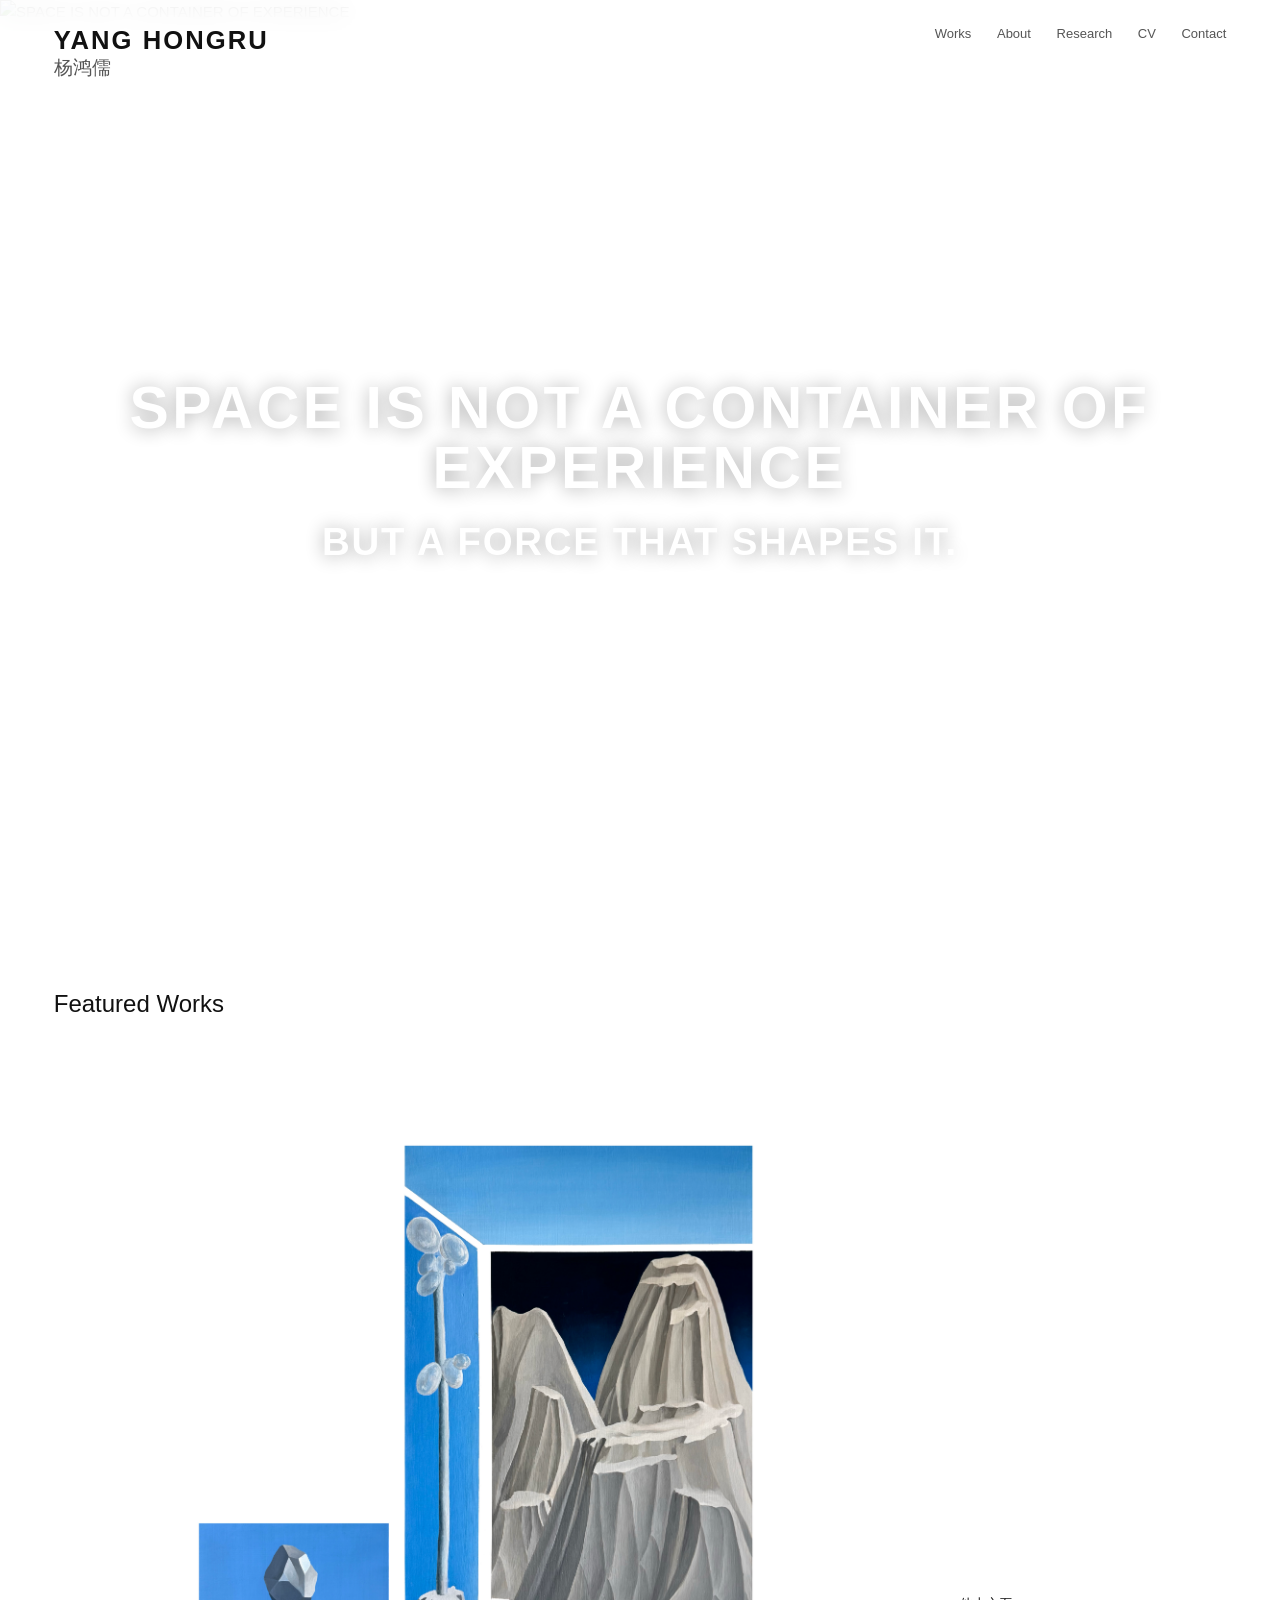
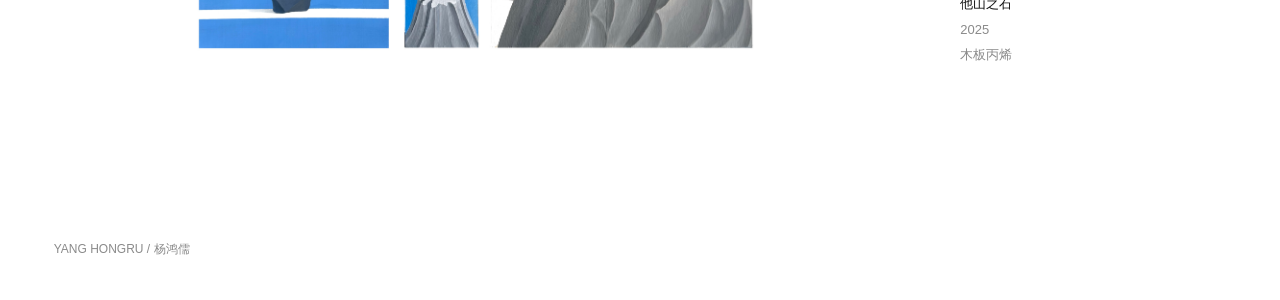
==== index.html @ ec74c7a9 "Prepare artist website for production" ====
<!doctype html>
<html lang="zh-CN">
  <head>
    <meta charset="utf-8">
    <meta name="viewport" content="width=device-width, initial-scale=1">
    <title>YANG HONGRU | 杨鸿儒</title>
    <meta name="description" content="Yang Hongru, artist, researcher, and educator based in Beijing.">
    <link rel="stylesheet" href="styles.css">
  </head>
  <body class="home-page">
    <header class="site-header">
      <a class="brand" href="index.html" aria-label="YANG HONGRU home">
        <span class="brand__en">YANG HONGRU</span>
        <span class="brand__zh">杨鸿儒</span>
      </a>
      <nav class="nav" aria-label="Primary navigation">
        <a href="works.html">Works</a>
        <a href="about.html">About</a>
        <a href="research.html">Research</a>
        <a href="cv.html">CV</a>
        <a href="contact.html">Contact</a>
      </nav>
    </header>

    <main class="page--home">
      <section class="hero" data-hero aria-label="Featured artwork"></section>
      <section class="featured" aria-label="Featured works">
        <h1 class="section-title">Featured Works</h1>
        <div data-featured></div>
      </section>
    </main>

    <footer class="footer">YANG HONGRU / 杨鸿儒</footer>
    <script src="data.js"></script>
    <script src="main.js"></script>
  </body>
</html>
---- styles.css ----
:root {
  --bg: #fff;
  --text: #111;
  --secondary: #555;
  --muted: #8a8a8a;
  --line: #e5e5e5;
  --needs: #c98787;
  --margin: clamp(20px, 4.2vw, 72px);
  --section: clamp(88px, 12vw, 164px);
  --serif: "Times New Roman", Times, serif;
  --sans: "Helvetica Neue", Helvetica, Arial, "PingFang SC", "Noto Sans SC", sans-serif;
  --display: "Helvetica Neue", Helvetica, Arial, sans-serif;
}

* {
  box-sizing: border-box;
}

html {
  background: var(--bg);
  color: var(--text);
  font-family: var(--sans);
  scroll-behavior: smooth;
}

body {
  margin: 0;
  background: var(--bg);
  color: var(--text);
  font-size: 15px;
  line-height: 1.65;
}

a {
  color: inherit;
  text-decoration: none;
}

a:hover {
  text-decoration: underline;
  text-underline-offset: 4px;
}

img {
  display: block;
  max-width: 100%;
  height: auto;
}

.site-header {
  position: fixed;
  top: 0;
  left: 0;
  right: 0;
  z-index: 20;
  display: grid;
  grid-template-columns: 1fr auto;
  gap: 24px;
  align-items: start;
  padding: 26px var(--margin) 18px;
  background: rgba(255, 255, 255, 0.88);
  backdrop-filter: blur(12px);
}

.brand {
  display: inline-grid;
  gap: 2px;
  line-height: 1.15;
}

.brand__en {
  font-size: clamp(18px, 2vw, 26px);
  font-family: var(--display);
  font-weight: 600;
  letter-spacing: 0.08em;
}

.brand__zh {
  font-size: clamp(15px, 1.5vw, 20px);
  color: var(--secondary);
}

.nav {
  display: flex;
  gap: clamp(14px, 2vw, 28px);
  align-items: center;
  font-family: var(--display);
  font-size: 13px;
  font-weight: 500;
  line-height: 1.2;
}

.nav a {
  color: var(--secondary);
}

.nav a[aria-current="page"] {
  color: var(--text);
}

.page {
  min-height: 100vh;
  padding: 138px var(--margin) var(--section);
}

.page--home {
  padding-top: 0;
}

.page-title {
  margin: 0 0 68px;
  font-size: clamp(30px, 4vw, 46px);
  font-weight: 500;
  line-height: 1.15;
}

.page-title span,
.eyebrow,
.meta,
.caption {
  color: var(--muted);
}

.research-title {
  font-size: clamp(38px, 5.2vw, 74px);
  line-height: 1.02;
  font-weight: 650;
  letter-spacing: 0;
}

.research-title span {
  color: var(--muted);
  font-size: 0.76em;
  font-weight: 500;
}

.needs-content {
  color: var(--needs) !important;
}

.section-title {
  margin: 0 0 34px;
  font-size: clamp(18px, 2vw, 24px);
  font-weight: 400;
}

.section-title span {
  color: var(--muted);
}

.hero {
  min-height: 100vh;
  position: relative;
  display: grid;
  place-items: center;
  padding: 0;
  overflow: hidden;
  background: #fff;
}

.hero__image {
  width: 100%;
  height: 100vh;
  max-height: none;
  object-fit: contain;
  filter: contrast(1.03);
}

.hero__overlay {
  position: absolute;
  inset: 0;
  display: grid;
  align-content: center;
  justify-items: center;
  gap: clamp(14px, 2vw, 24px);
  padding: 112px var(--margin) 72px;
  color: #fff;
  text-align: center;
  font-family: var(--display);
  text-shadow: 0 1px 18px rgba(0, 0, 0, 0.32);
}

.hero__overlay span {
  font-size: clamp(12px, 1.35vw, 18px);
  font-weight: 600;
  letter-spacing: 0.28em;
}

.hero__overlay h1 {
  max-width: 1040px;
  margin: 0;
  font-size: clamp(28px, 4.6vw, 68px);
  line-height: 1.02;
  font-weight: 700;
  letter-spacing: 0.06em;
}

.hero__overlay p {
  max-width: 780px;
  margin: 0;
  font-size: clamp(20px, 3vw, 44px);
  line-height: 1.06;
  font-weight: 700;
  letter-spacing: 0.045em;
}

.featured {
  display: grid;
  gap: 32px;
  min-height: 100vh;
  padding: 42px var(--margin) 56px;
  align-content: center;
}

.featured-slider {
  position: relative;
  min-height: min(68vh, 720px);
}

.featured-slide {
  position: absolute;
  inset: 0;
  display: grid;
  grid-template-columns: minmax(0, 0.76fr) minmax(170px, 0.24fr);
  gap: clamp(24px, 5vw, 70px);
  align-items: end;
  opacity: 0;
  pointer-events: none;
  transition: opacity 1200ms ease;
}

.featured-slide.is-active {
  opacity: 1;
  pointer-events: auto;
}

.featured__image {
  width: 100%;
  height: min(68vh, 720px);
  object-fit: contain;
}

.featured-slide__meta {
  padding-bottom: clamp(10px, 4vh, 48px);
}

.work-meta {
  display: grid;
  gap: 4px;
  font-size: 13px;
}

.work-meta__title {
  color: var(--text);
}

.work-meta__detail {
  color: var(--muted);
}

.series-index,
.research-index {
  display: grid;
  grid-template-columns: repeat(4, minmax(0, 1fr));
  gap: 12px 30px;
  margin-bottom: 96px;
  padding-bottom: 34px;
  border-bottom: 1px solid var(--line);
}

.series-section {
  margin-bottom: var(--section);
  scroll-margin-top: 160px;
}

.series-heading {
  display: flex;
  justify-content: space-between;
  gap: 20px;
  margin-bottom: 38px;
  font-weight: 400;
}

.work-grid {
  display: grid;
  grid-template-columns: repeat(2, minmax(0, 1fr));
  gap: clamp(48px, 7vw, 98px) clamp(36px, 7vw, 92px);
}

.work-card img {
  width: 100%;
  max-height: 62vh;
  object-fit: contain;
  background: #fafafa;
}

.work-card .work-meta {
  margin-top: 14px;
}

.image-placeholder {
  display: grid;
  place-items: center;
  min-height: 260px;
  border: 1px solid var(--line);
  color: var(--muted);
  background: #fafafa;
}

.video-section {
  display: grid;
  gap: 52px;
}

.video-featured-grid,
.video-secondary-grid,
.video-minimal-list {
  display: grid;
  gap: clamp(34px, 5vw, 72px);
}

.video-featured-card {
  display: grid;
  grid-template-columns: minmax(0, 0.68fr) minmax(260px, 0.32fr);
  gap: clamp(34px, 6vw, 82px);
  align-items: end;
}

.video-featured-card__image,
.video-card__image {
  width: 100%;
  background: #fafafa;
  object-fit: cover;
}

.video-featured-card__image {
  aspect-ratio: 16 / 9;
}

.video-featured-card__meta {
  display: grid;
  gap: 18px;
}

.video-featured-card__meta p {
  margin: 0;
  color: var(--secondary);
}

.video-secondary-grid {
  grid-template-columns: repeat(3, minmax(0, 1fr));
}

.video-card {
  display: grid;
  gap: 14px;
}

.video-card__image {
  aspect-ratio: 16 / 9;
}

.video-minimal-list {
  border-top: 1px solid var(--line);
}

.video-minimal-row {
  display: grid;
  grid-template-columns: minmax(170px, 0.28fr) minmax(0, 1fr);
  gap: 24px;
  align-items: center;
  padding: 22px 0;
  border-bottom: 1px solid var(--line);
}

.video-minimal-row__media {
  width: 100%;
  aspect-ratio: 16 / 9;
  object-fit: cover;
  background: #f6f6f6;
}

.video-minimal-row div {
  display: grid;
  gap: 4px;
}

.video-minimal-row strong {
  font-weight: 400;
}

.video-minimal-row span {
  color: var(--muted);
}

.detail-layout {
  display: grid;
  gap: 44px;
}

.detail-layout--without-image {
  padding-top: clamp(20px, 5vw, 72px);
}

.detail-image {
  justify-self: center;
  max-height: 74vh;
  object-fit: contain;
}

.detail-info {
  max-width: 720px;
  display: grid;
  gap: 18px;
}

.definition-list {
  display: grid;
  grid-template-columns: 92px minmax(0, 1fr);
  gap: 5px 24px;
  margin: 0;
  font-size: 14px;
}

.definition-list dt {
  color: var(--muted);
}

.definition-list dd {
  margin: 0;
}

.prev-next {
  display: flex;
  justify-content: space-between;
  gap: 20px;
  margin-top: 54px;
  padding-top: 24px;
  border-top: 1px solid var(--line);
  color: var(--secondary);
}

.work-extra {
  display: grid;
  gap: 24px;
  margin-top: 54px;
}

.detail-gallery {
  display: grid;
  grid-template-columns: repeat(2, minmax(0, 1fr));
  gap: 28px;
}

.detail-gallery img,
.installation-gallery img {
  width: 100%;
  object-fit: contain;
  background: #fafafa;
}

.installation-gallery {
  display: grid;
  gap: 28px;
}

.video-detail {
  display: grid;
  gap: clamp(48px, 7vw, 92px);
}

.video-hero {
  display: grid;
  grid-template-columns: minmax(260px, 0.42fr) minmax(0, 0.58fr);
  gap: clamp(38px, 7vw, 92px);
  align-items: end;
}

.video-poster {
  width: 100%;
  max-height: 82vh;
  object-fit: contain;
}

.video-hero__text {
  display: grid;
  gap: 26px;
}

.video-wide-poster,
.video-detail-cover {
  width: 100%;
  max-height: 78vh;
  object-fit: contain;
  background: #fafafa;
}

.video-detail-grid {
  display: grid;
  grid-template-columns: minmax(0, 0.62fr) minmax(260px, 0.38fr);
  gap: clamp(34px, 6vw, 82px);
  align-items: end;
}

.video-stills {
  display: grid;
  gap: 24px;
}

.video-stills-grid {
  display: grid;
  grid-template-columns: repeat(2, minmax(0, 1fr));
  gap: 24px;
}

.video-stills-grid img {
  width: 100%;
  object-fit: cover;
  aspect-ratio: 16 / 9;
  background: #fafafa;
}

.video-player-block {
  display: grid;
  gap: 24px;
}

.video-player-block video {
  width: 100%;
  max-height: 82vh;
  background: #000;
}

.bilingual-text {
  display: grid;
  grid-template-columns: repeat(2, minmax(0, 1fr));
  gap: clamp(34px, 6vw, 82px);
  max-width: 1120px;
}

.bilingual-text p {
  margin: 0;
  color: var(--secondary);
}

.archive-link {
  margin: 0;
  color: var(--secondary);
}

.about-grid {
  display: grid;
  grid-template-columns: minmax(240px, 0.38fr) minmax(0, 0.62fr);
  gap: clamp(42px, 7vw, 96px);
  align-items: start;
}

.portrait {
  width: 100%;
  max-height: 680px;
  object-fit: cover;
}

.text-stack {
  display: grid;
  gap: 70px;
  max-width: 760px;
}

.text-block {
  display: grid;
  gap: 18px;
}

.text-block p {
  margin: 0;
  color: var(--secondary);
}

.research-index {
  grid-template-columns: repeat(2, minmax(0, 1fr));
}

.research-card {
  display: grid;
  grid-template-columns: minmax(0, 0.62fr) minmax(260px, 0.38fr);
  gap: clamp(34px, 6vw, 86px);
  align-items: end;
  padding: clamp(46px, 7vw, 94px) 0;
  border-top: 1px solid var(--line);
}

.research-card:last-child {
  border-bottom: 1px solid var(--line);
}

.research-card__image {
  width: 100%;
  max-height: 72vh;
  object-fit: cover;
  background: #fafafa;
}

.research-card__text {
  display: grid;
  gap: 14px;
}

.research-card__text span {
  color: var(--muted);
}

.research-card__text strong {
  font-family: var(--display);
  font-size: clamp(18px, 2vw, 26px) !important;
  font-weight: 600;
  line-height: 1.25;
}

.research-card__title-zh {
  font-family: var(--display);
  font-size: clamp(18px, 2vw, 26px) !important;
  font-weight: 500;
  line-height: 1.25;
  color: var(--muted);
}

.research-card__text p {
  margin: 0;
  color: var(--secondary);
}

.research-project {
  display: grid;
  gap: clamp(62px, 9vw, 132px);
}

.research-hero {
  display: grid;
  gap: 34px;
}

.research-hero > img {
  width: 100%;
  max-height: 82vh;
  object-fit: cover;
}

.research-hero__text {
  max-width: 900px;
}

.research-hero__text p {
  margin: 0;
  color: var(--secondary);
}

.research-artwork {
  width: min(100%, 1280px);
  justify-self: center;
  max-height: 86vh;
  object-fit: contain;
}

.research-two-column {
  display: grid;
  grid-template-columns: repeat(2, minmax(0, 1fr));
  gap: clamp(38px, 7vw, 96px);
}

.research-two-column div,
.research-commentary {
  display: grid;
  gap: 18px;
}

.research-two-column p,
.research-commentary p {
  margin: 0;
  color: var(--secondary);
}

.research-commentary {
  max-width: 920px;
  padding-left: clamp(0px, 12vw, 180px);
}

.research-references {
  display: grid;
  gap: 30px;
}

.research-reference-grid {
  display: grid;
  grid-template-columns: repeat(2, minmax(0, 1fr));
  gap: clamp(22px, 4vw, 54px);
  align-items: start;
}

.research-reference {
  margin: 0;
}

.research-reference img {
  width: 100%;
  object-fit: contain;
  background: #fafafa;
}

.research-reference--portrait img {
  max-height: 180px;
}

.research-reference--large {
  grid-column: 1 / -1;
}

.research-reference--with-note {
  display: grid;
  grid-template-columns: minmax(110px, 180px) minmax(0, 1fr);
  gap: clamp(18px, 3vw, 34px);
  align-items: start;
}

.research-reference--with-note img {
  width: 100%;
  max-height: 180px;
  justify-self: start;
}

.research-reference figcaption {
  margin-top: 12px;
  color: var(--muted);
  font-size: 12px;
}

.research-reference--with-note figcaption {
  margin-top: 0;
  display: grid;
  gap: 16px;
}

.research-reference figcaption span {
  display: block;
}

.research-reference figcaption em {
  display: block;
  color: var(--primary);
  font-style: normal;
  font-size: clamp(18px, 2.1vw, 26px);
  line-height: 1.65;
}

.research-reference figcaption small {
  display: block;
  color: var(--secondary);
  font-size: 13px;
  line-height: 1.7;
  max-width: 34em;
}

.research-details {
  max-width: 760px;
}

.archive-list {
  border-top: 1px solid var(--line);
}

.archive-row {
  display: grid;
  grid-template-columns: 1fr 140px 130px;
  gap: 28px;
  padding: 18px 0;
  border-bottom: 1px solid var(--line);
  color: var(--secondary);
}

.archive-row strong {
  color: var(--text);
  font-weight: 400;
}

.research-body {
  max-width: 760px;
  display: grid;
  gap: 28px;
}

.research-body p {
  margin: 0;
  color: var(--secondary);
}

.reference-list {
  margin: 34px 0 0;
  padding: 0;
  list-style: decimal-leading-zero inside;
  color: var(--secondary);
}

.cv {
  max-width: 960px;
}

.cv-section {
  display: grid;
  grid-template-columns: 180px minmax(0, 1fr);
  gap: 30px;
  padding: 34px 0;
  border-top: 1px solid var(--line);
}

.cv-section h2 {
  margin: 0;
  font-size: 16px;
  font-weight: 400;
}

.cv-entries {
  display: grid;
  gap: 12px;
}

.cv-entry {
  display: grid;
  grid-template-columns: 90px minmax(0, 1fr);
  gap: 28px;
  color: var(--secondary);
}

.contact-list {
  max-width: 720px;
  border-top: 1px solid var(--line);
}

.contact-row {
  display: grid;
  grid-template-columns: 150px minmax(0, 1fr);
  gap: 28px;
  padding: 22px 0;
  border-bottom: 1px solid var(--line);
}

.footer {
  padding: 40px var(--margin);
  color: var(--muted);
  font-size: 12px;
}

@media (max-width: 900px) {
  .site-header {
    grid-template-columns: 1fr;
    gap: 18px;
  }

  .home-page .site-header {
    position: static;
  }

  .home-page .page--home {
    padding-top: 0;
  }

  .nav {
    flex-wrap: wrap;
  }

  .page {
    padding-top: 168px;
  }

  .hero {
    min-height: auto;
    place-items: start;
  }

  .hero__image {
    height: 75vw;
  }

  .hero__overlay {
    padding: 0 var(--margin);
  }

  .about-grid,
  .cv-section {
    grid-template-columns: 1fr;
  }

  .featured {
    min-height: auto;
    padding-top: 34px;
    padding-bottom: 48px;
  }

  .featured-slider {
    min-height: 62vh;
  }

  .featured-slide {
    grid-template-columns: 1fr;
    align-content: end;
  }

  .featured__image {
    height: 52vh;
  }

  .featured-slide__meta {
    padding-bottom: 0;
  }

  .series-index,
  .research-index,
  .work-grid,
  .video-secondary-grid,
  .video-featured-card,
  .video-hero,
  .video-detail-grid,
  .bilingual-text,
  .detail-gallery,
  .research-card,
  .research-two-column,
  .research-reference-grid {
    grid-template-columns: 1fr;
  }

  .research-reference--with-note {
    grid-template-columns: 1fr;
  }

  .archive-row {
    grid-template-columns: 1fr;
    gap: 4px;
  }

  .video-minimal-row {
    grid-template-columns: 1fr;
  }
}

@media (max-width: 560px) {
  body {
    font-size: 14px;
  }

  .page-title {
    margin-bottom: 44px;
    font-size: 28px;
    line-height: 1.18;
  }

  .research-hero__text .page-title {
    font-size: 26px;
    line-height: 1.16;
  }

  .research-hero__text .page-title span {
    display: block;
    margin-top: 6px;
    font-size: 18px;
  }

  .research-hero__text .research-title {
    font-size: 34px;
    line-height: 1.04;
  }

  .research-hero__text .research-title span {
    display: block;
    margin-top: 8px;
    font-size: 21px;
    line-height: 1.18;
  }

  .site-header {
    padding-top: 20px;
  }

  .hero__image {
    width: 100%;
    height: 75vw;
  }

  .hero__overlay span {
    font-size: 11px;
    letter-spacing: 0.22em;
  }

  .hero__overlay h1 {
    font-size: 26px;
    line-height: 1.08;
    letter-spacing: 0.035em;
  }

  .hero__overlay p {
    font-size: 22px;
    line-height: 1.08;
    letter-spacing: 0.025em;
  }

  .featured {
    gap: 24px;
    padding-top: 28px;
  }

  .featured-slider {
    min-height: 58vh;
  }

  .featured__image {
    height: 48vh;
  }

  .definition-list,
  .cv-entry,
  .contact-row {
    grid-template-columns: 1fr;
    gap: 4px;
  }
}
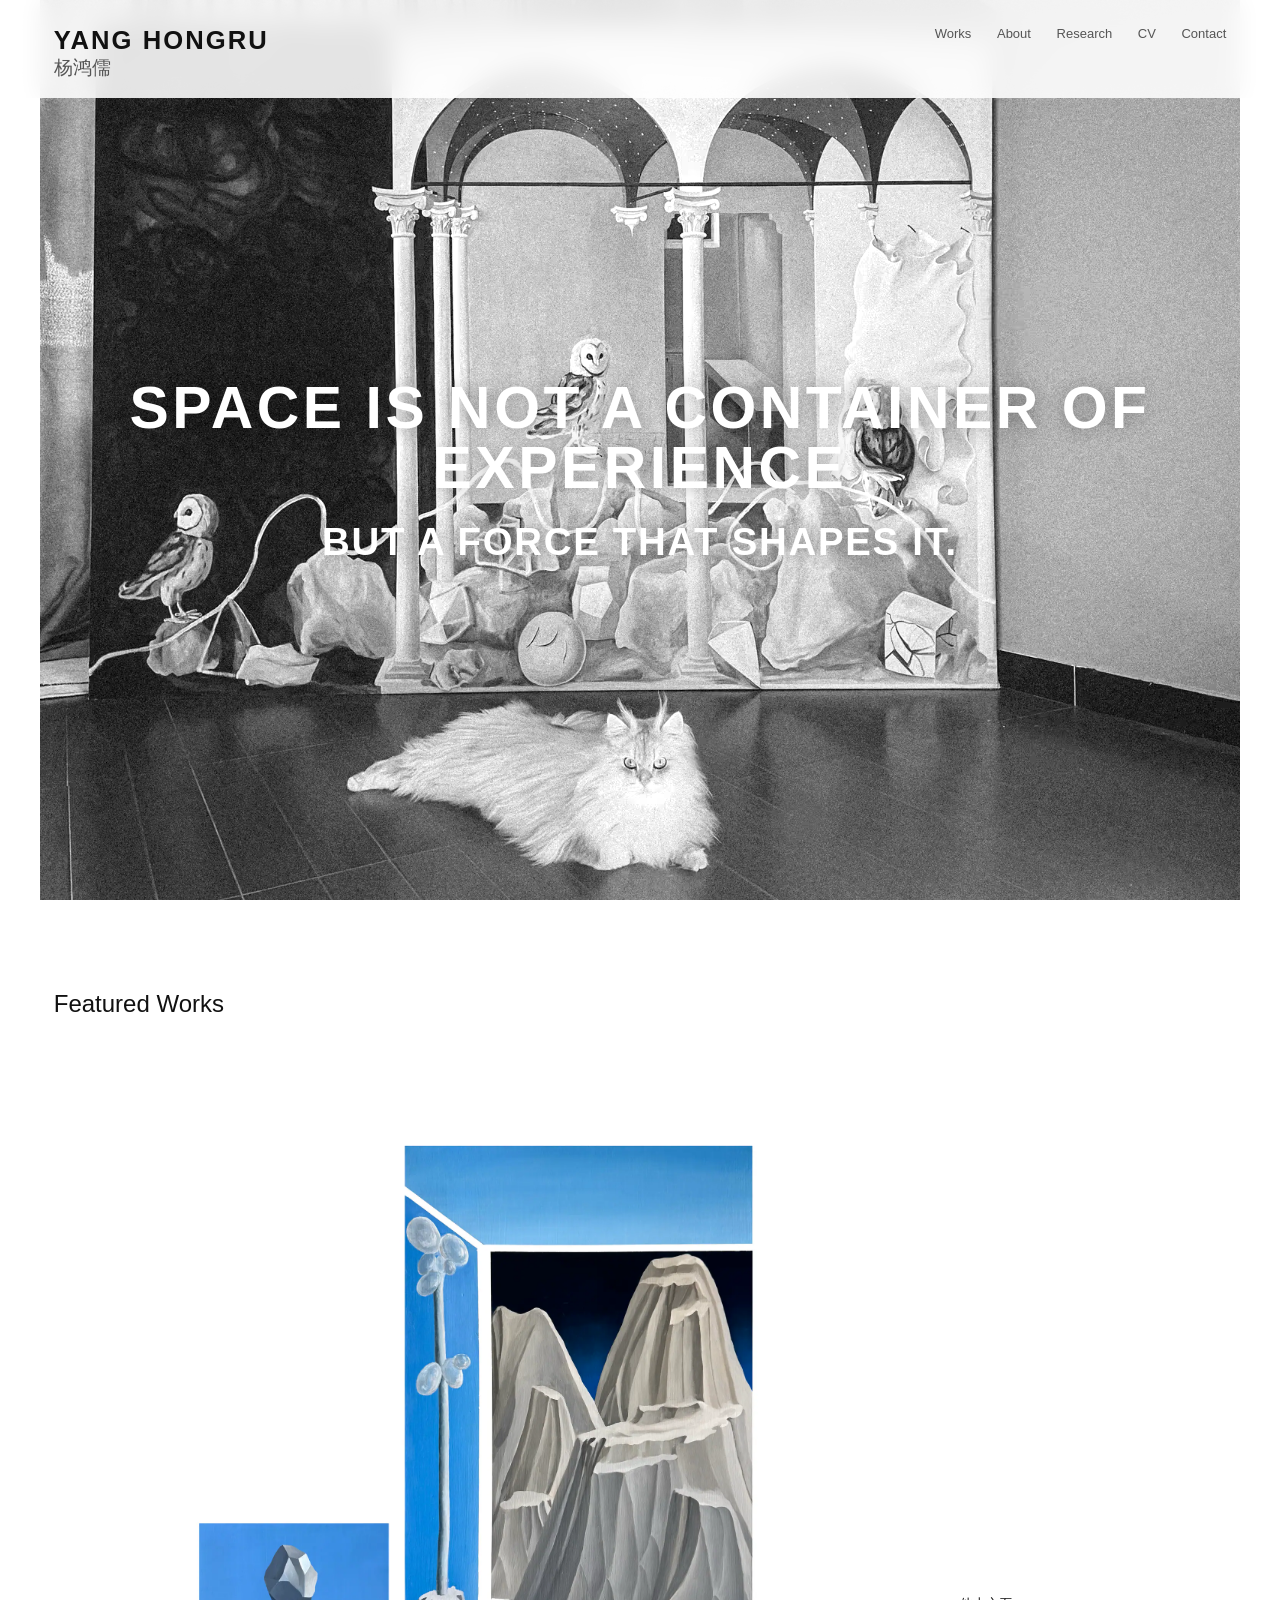
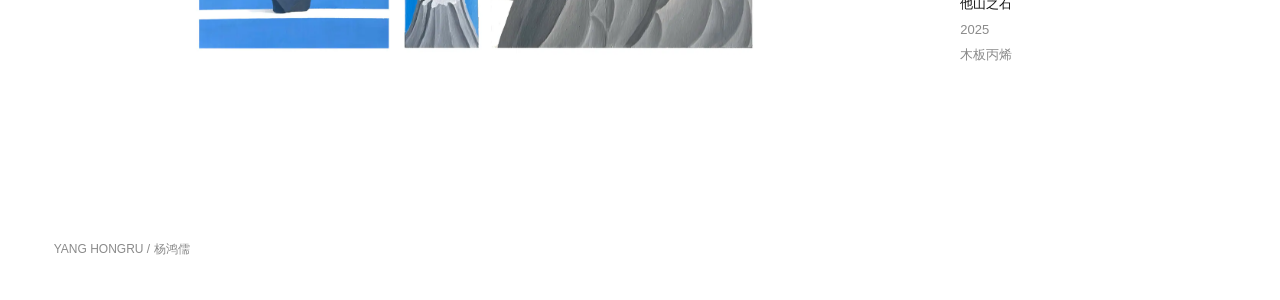
==== commit eccabd5c: "Optimize media delivery for production" ====
--- a/index.html
+++ b/index.html
@@ -32,6 +32,7 @@
 
     <footer class="footer">YANG HONGRU / 杨鸿儒</footer>
     <script src="data.js"></script>
+    <script src="optimized-images.js"></script>
     <script src="main.js"></script>
   </body>
 </html>
--- a/styles.css
+++ b/styles.css
@@ -47,6 +47,16 @@
   height: auto;
 }
 
+.optimized-picture {
+  display: block;
+}
+
+.optimized-picture > img {
+  width: 100%;
+  height: inherit;
+  max-height: inherit;
+}
+
 .site-header {
   position: fixed;
   top: 0;
@@ -453,7 +463,9 @@
 }
 
 .detail-gallery img,
-.installation-gallery img {
+.detail-gallery picture,
+.installation-gallery img,
+.installation-gallery picture {
   width: 100%;
   object-fit: contain;
   background: #fafafa;
@@ -513,7 +525,8 @@
   gap: 24px;
 }
 
-.video-stills-grid img {
+.video-stills-grid img,
+.video-stills-grid picture {
   width: 100%;
   object-fit: cover;
   aspect-ratio: 16 / 9;
@@ -640,7 +653,8 @@
   gap: 34px;
 }
 
-.research-hero > img {
+.research-hero > img,
+.research-hero > picture {
   width: 100%;
   max-height: 82vh;
   object-fit: cover;
@@ -701,13 +715,15 @@
   margin: 0;
 }
 
-.research-reference img {
+.research-reference img,
+.research-reference picture {
   width: 100%;
   object-fit: contain;
   background: #fafafa;
 }
 
-.research-reference--portrait img {
+.research-reference--portrait img,
+.research-reference--portrait picture {
   max-height: 180px;
 }
 
@@ -722,7 +738,8 @@
   align-items: start;
 }
 
-.research-reference--with-note img {
+.research-reference--with-note img,
+.research-reference--with-note picture {
   width: 100%;
   max-height: 180px;
   justify-self: start;
